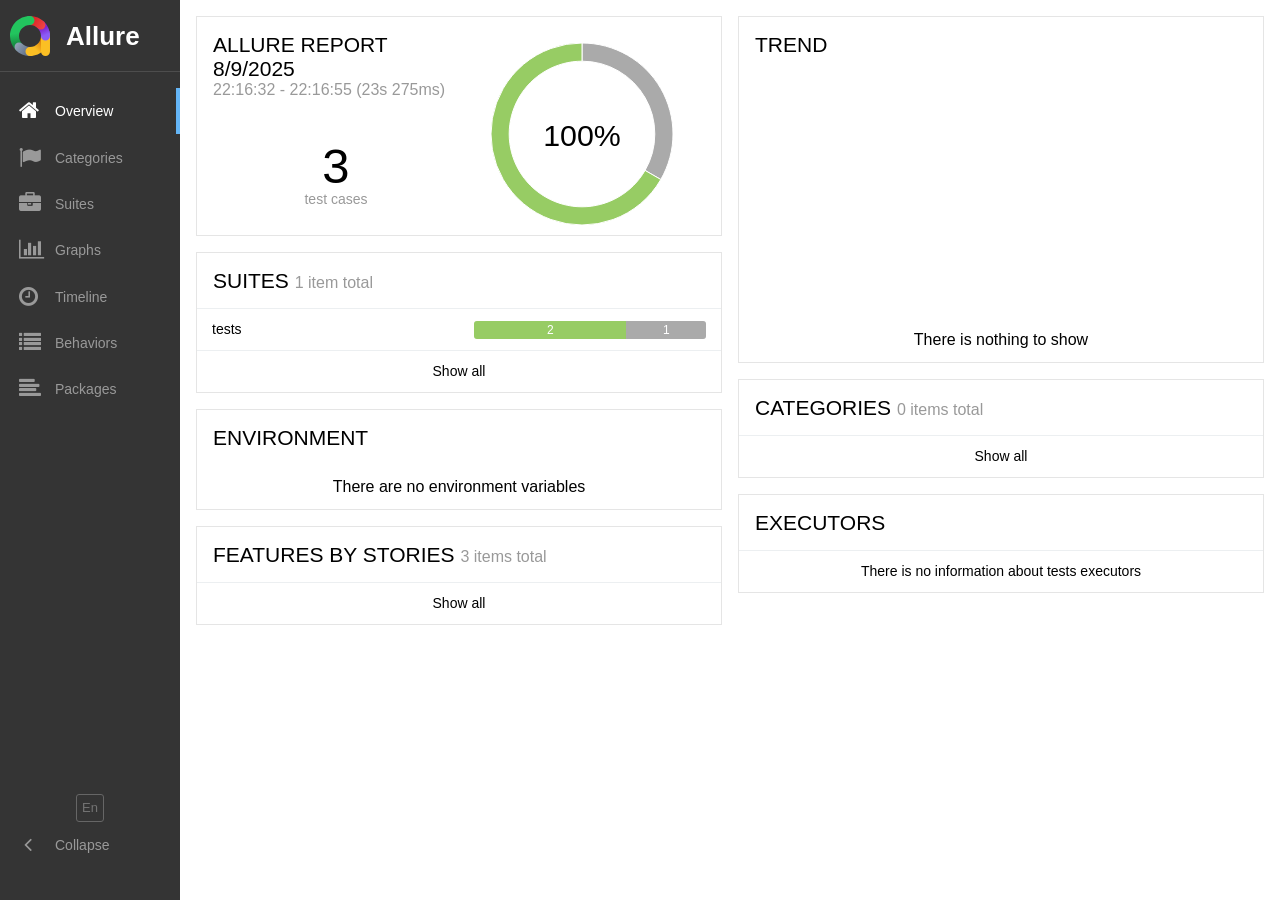
==== allure-report/index.html @ 99d22fa5 "Add Allure pytest for enhanced test reporting Co-authored-by: a.syshkov <a.syshkov@gmail.com>" ====
<!DOCTYPE html>
<html dir="ltr" lang="en">
<head>
    <meta charset="utf-8">
    <title>Allure Report</title>
    <link rel="icon" href="favicon.ico">
    <link rel="stylesheet" type="text/css" href="styles.css">
    <link rel="stylesheet" type="text/css" href="plugin/screen-diff/styles.css">
</head>
<body>
    <div id="alert"></div>
    <div id="content">
        <span class="spinner">
            <span class="spinner__circle"></span>
        </span>
    </div>
    <div id="popup"></div>
    <script src="app.js"></script>
    <script src="plugin/behaviors/index.js"></script>
    <script src="plugin/packages/index.js"></script>
    <script src="plugin/screen-diff/index.js"></script>
    <script async src="https://www.googletagmanager.com/gtag/js?id=G-FVWC4GKEYS"></script>
    <script>
        window.dataLayer = window.dataLayer || [];
        function gtag(){dataLayer.push(arguments);}
        gtag('js', new Date());
        gtag('config', 'G-FVWC4GKEYS', {
          'allureVersion': '2.34.1',
          'reportUuid': '819da885-c874-426c-af59-77ff6448eb88',
          'single_file': false
        });
    </script>
</body>
</html>
---- allure-report/plugin/screen-diff/styles.css ----
.screen-diff__switchers {
  margin-bottom: 1em;
}

.screen-diff__switchers label + label {
  margin-left: 1em;
}

.screen-diff__overlay {
  position: relative;
  cursor: col-resize;
}

.screen-diff__container {
  overflow-x: auto;
}

.screen-diff__image-over {
  top: 0;
  left: 0;
  bottom: 0;
  background: #fff;
  position: absolute;
  overflow: hidden;
  box-shadow: 2px 0 1px -1px #aaa;
}

.screen-diff-error {
  color: #fd5a3e;
}
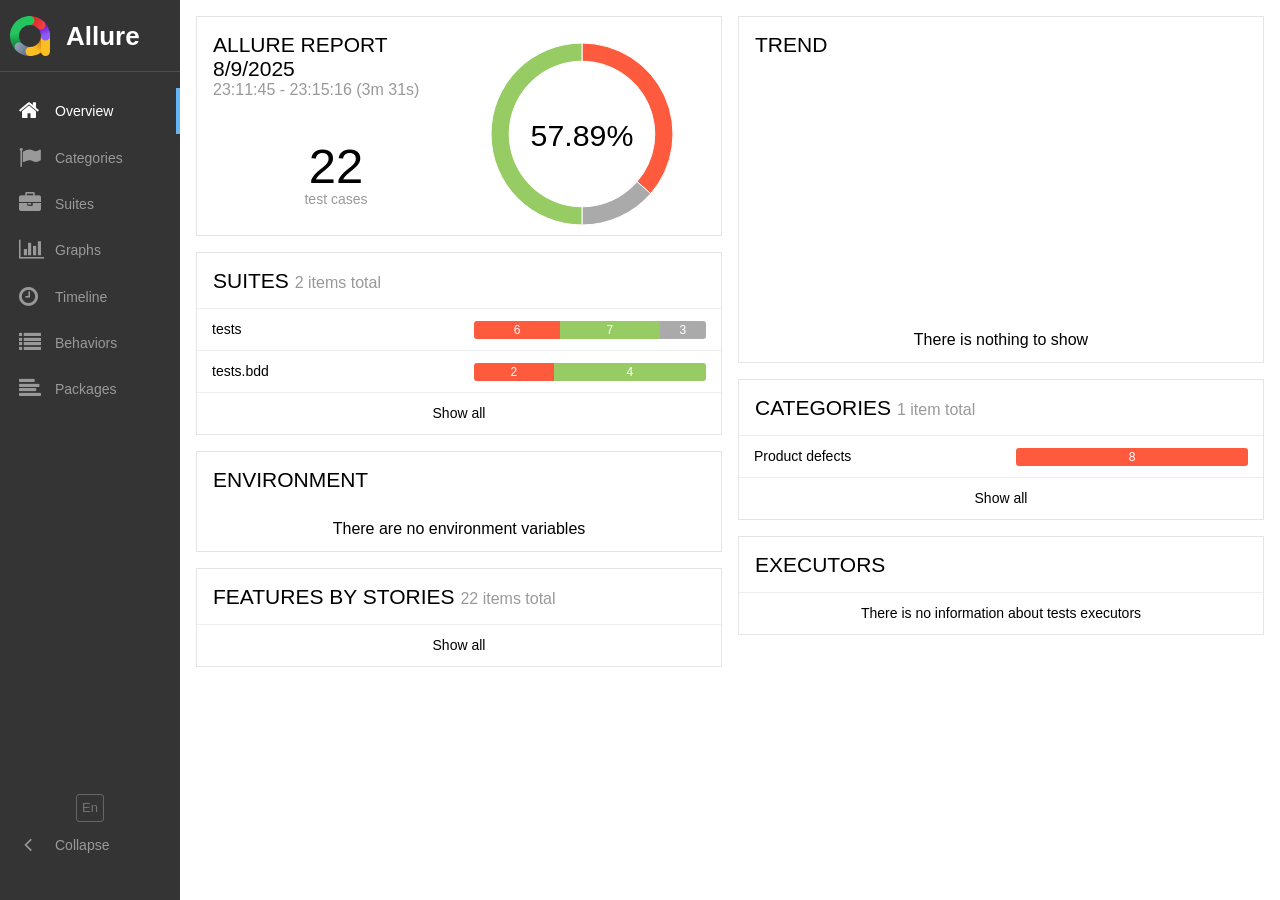
==== commit 25998db4: "Fix multiple section page load and header visibility issues Co-authored-by: a.syshkov <a.syshkov@gma" ====
--- a/allure-report/index.html
+++ b/allure-report/index.html
@@ -26,7 +26,7 @@
         gtag('js', new Date());
         gtag('config', 'G-FVWC4GKEYS', {
           'allureVersion': '2.34.1',
-          'reportUuid': '819da885-c874-426c-af59-77ff6448eb88',
+          'reportUuid': 'df9825f7-13a8-4649-85c6-35db2325327f',
           'single_file': false
         });
     </script>
